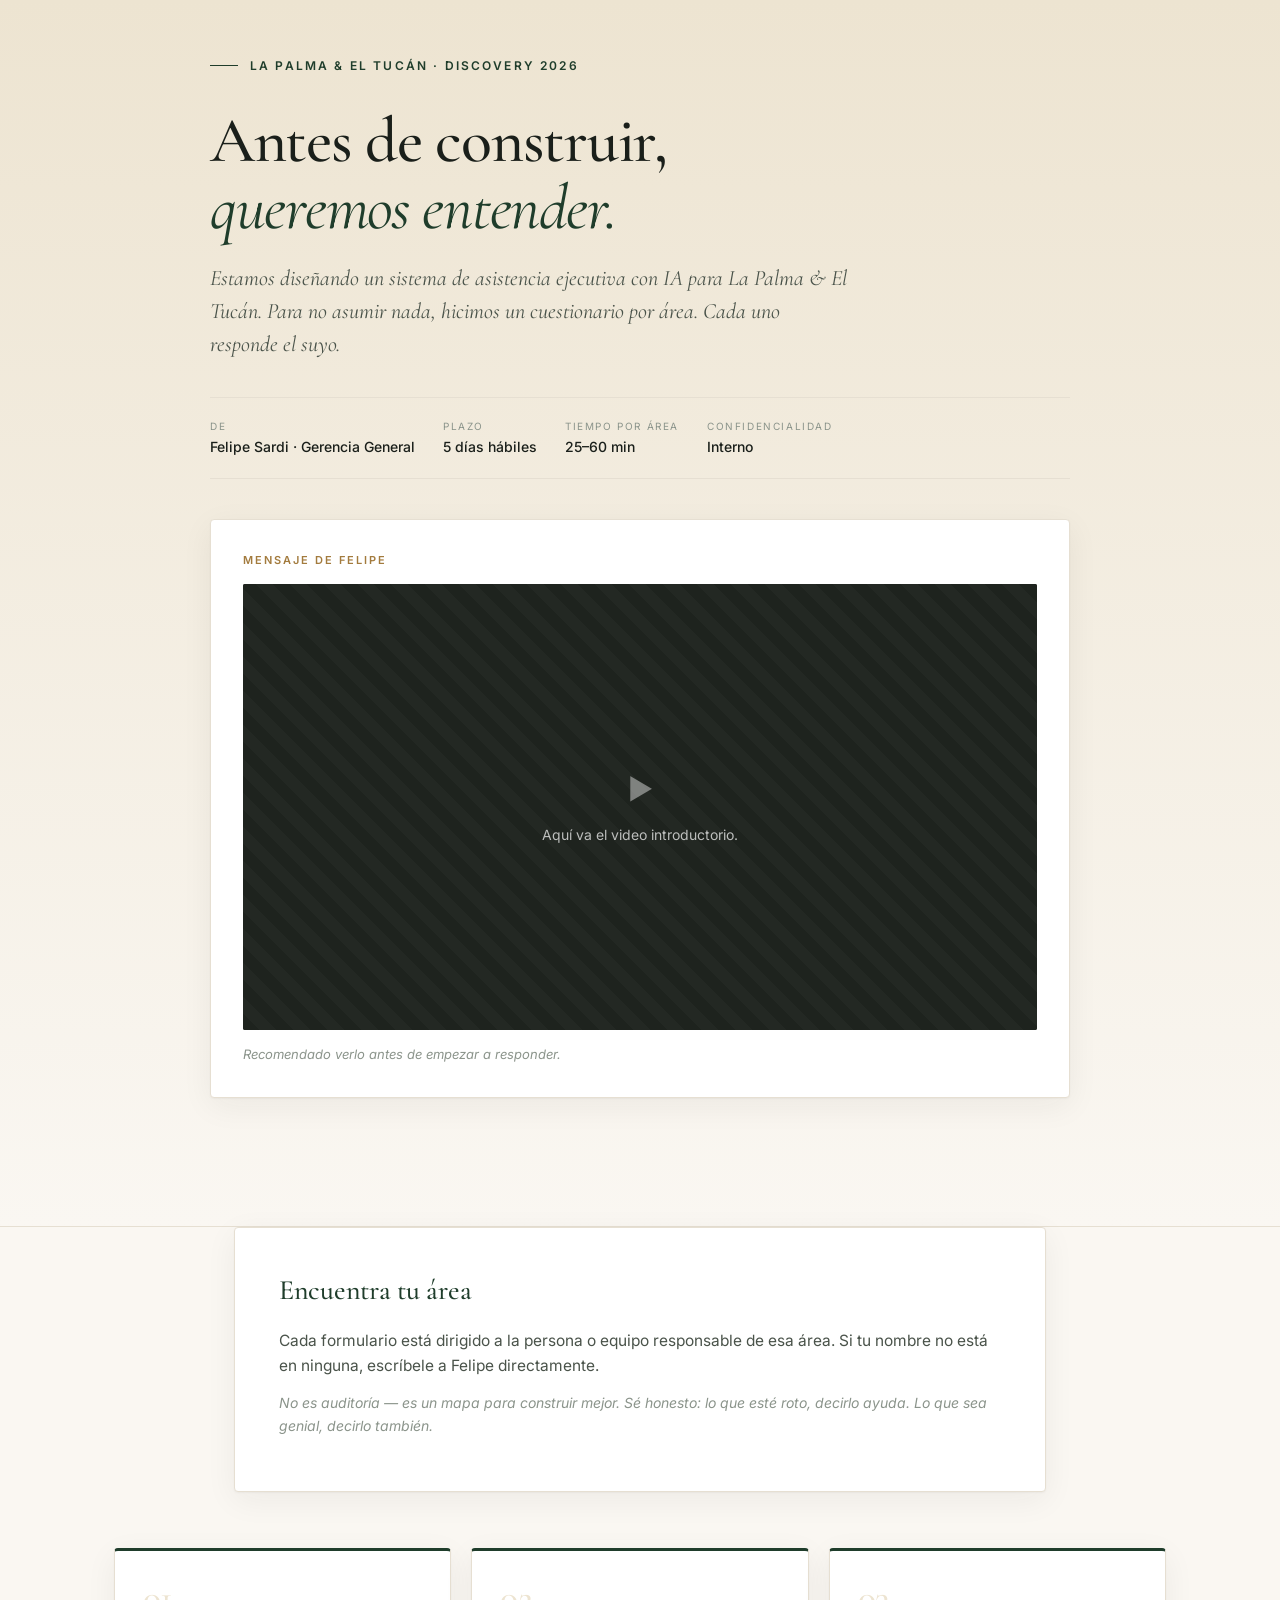
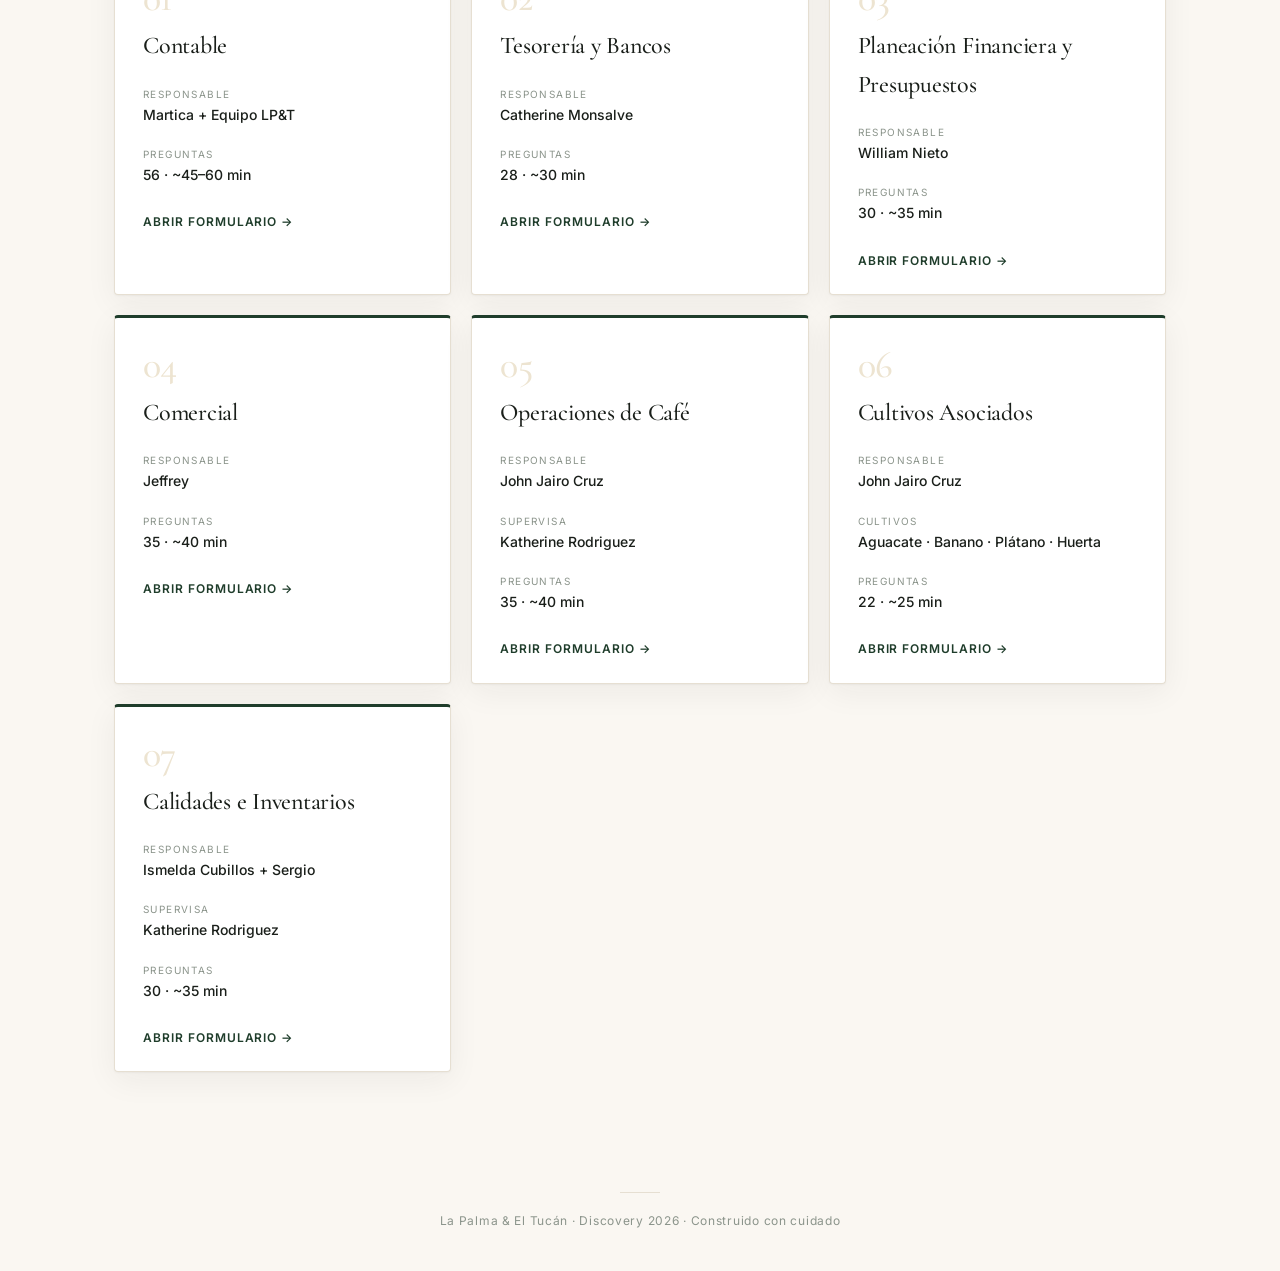
==== index.html @ 649c33c5 "Initial commit: 7 discovery forms + Supabase backend" ====
<!doctype html>
<html lang="es">
<head>
<meta charset="utf-8" />
<meta name="viewport" content="width=device-width, initial-scale=1" />
<title>Discovery · La Palma & El Tucán</title>
<link rel="preconnect" href="https://fonts.googleapis.com" />
<link rel="preconnect" href="https://fonts.gstatic.com" crossorigin />
<link href="https://fonts.googleapis.com/css2?family=Cormorant+Garamond:ital,wght@0,400;0,500;0,600;1,400&family=Inter:wght@400;500;600&display=swap" rel="stylesheet" />
<link rel="stylesheet" href="assets/styles.css" />
</head>
<body>

<header class="hero">
  <div class="hero-inner">
    <div class="brand-mark">La Palma &amp; El Tucán · Discovery 2026</div>
    <h1>Antes de construir,<br><em>queremos entender.</em></h1>
    <p class="lede">Estamos diseñando un sistema de asistencia ejecutiva con IA para La Palma & El Tucán. Para no asumir nada, hicimos un cuestionario por área. Cada uno responde el suyo.</p>

    <div class="meta-row">
      <div><span class="k">De</span><span class="v">Felipe Sardi · Gerencia General</span></div>
      <div><span class="k">Plazo</span><span class="v">5 días hábiles</span></div>
      <div><span class="k">Tiempo por área</span><span class="v">25–60 min</span></div>
      <div><span class="k">Confidencialidad</span><span class="v">Interno</span></div>
    </div>

    <div class="video-block">
      <div class="video-label">Mensaje de Felipe</div>
      <div class="video-frame">
        <div class="video-placeholder">
          <div class="ico">▶</div>
          <div>Aquí va el video introductorio.</div>
        </div>
      </div>
      <div class="video-note">Recomendado verlo antes de empezar a responder.</div>
    </div>
  </div>
</header>

<div class="intro">
  <div class="intro-block">
    <h2>Encuentra tu área</h2>
    <p>Cada formulario está dirigido a la persona o equipo responsable de esa área. Si tu nombre no está en ninguna, escríbele a Felipe directamente.</p>
    <p style="font-size:14px;color:var(--ink-mute);font-style:italic;margin-top:12px">No es auditoría — es un mapa para construir mejor. Sé honesto: lo que esté roto, decirlo ayuda. Lo que sea genial, decirlo también.</p>
  </div>
</div>

<div class="areas-grid">

  <a class="area-card" href="contable/">
    <div class="area-num">01</div>
    <h3>Contable</h3>
    <div class="meta">
      <span class="k">Responsable</span>
      <span class="v">Martica + Equipo LP&amp;T</span>
    </div>
    <div class="meta">
      <span class="k">Preguntas</span>
      <span class="v">56 · ~45–60 min</span>
    </div>
    <div class="arrow">Abrir formulario →</div>
  </a>

  <a class="area-card" href="tesoreria-bancos/">
    <div class="area-num">02</div>
    <h3>Tesorería y Bancos</h3>
    <div class="meta">
      <span class="k">Responsable</span>
      <span class="v">Catherine Monsalve</span>
    </div>
    <div class="meta">
      <span class="k">Preguntas</span>
      <span class="v">28 · ~30 min</span>
    </div>
    <div class="arrow">Abrir formulario →</div>
  </a>

  <a class="area-card" href="planeacion-financiera/">
    <div class="area-num">03</div>
    <h3>Planeación Financiera y Presupuestos</h3>
    <div class="meta">
      <span class="k">Responsable</span>
      <span class="v">William Nieto</span>
    </div>
    <div class="meta">
      <span class="k">Preguntas</span>
      <span class="v">30 · ~35 min</span>
    </div>
    <div class="arrow">Abrir formulario →</div>
  </a>

  <a class="area-card" href="comercial/">
    <div class="area-num">04</div>
    <h3>Comercial</h3>
    <div class="meta">
      <span class="k">Responsable</span>
      <span class="v">Jeffrey</span>
    </div>
    <div class="meta">
      <span class="k">Preguntas</span>
      <span class="v">35 · ~40 min</span>
    </div>
    <div class="arrow">Abrir formulario →</div>
  </a>

  <a class="area-card" href="operaciones-cafe/">
    <div class="area-num">05</div>
    <h3>Operaciones de Café</h3>
    <div class="meta">
      <span class="k">Responsable</span>
      <span class="v">John Jairo Cruz</span>
    </div>
    <div class="meta">
      <span class="k">Supervisa</span>
      <span class="v">Katherine Rodriguez</span>
    </div>
    <div class="meta">
      <span class="k">Preguntas</span>
      <span class="v">35 · ~40 min</span>
    </div>
    <div class="arrow">Abrir formulario →</div>
  </a>

  <a class="area-card" href="cultivos-asociados/">
    <div class="area-num">06</div>
    <h3>Cultivos Asociados</h3>
    <div class="meta">
      <span class="k">Responsable</span>
      <span class="v">John Jairo Cruz</span>
    </div>
    <div class="meta">
      <span class="k">Cultivos</span>
      <span class="v">Aguacate · Banano · Plátano · Huerta</span>
    </div>
    <div class="meta">
      <span class="k">Preguntas</span>
      <span class="v">22 · ~25 min</span>
    </div>
    <div class="arrow">Abrir formulario →</div>
  </a>

  <a class="area-card" href="calidades-inventarios/">
    <div class="area-num">07</div>
    <h3>Calidades e Inventarios</h3>
    <div class="meta">
      <span class="k">Responsable</span>
      <span class="v">Ismelda Cubillos + Sergio</span>
    </div>
    <div class="meta">
      <span class="k">Supervisa</span>
      <span class="v">Katherine Rodriguez</span>
    </div>
    <div class="meta">
      <span class="k">Preguntas</span>
      <span class="v">30 · ~35 min</span>
    </div>
    <div class="arrow">Abrir formulario →</div>
  </a>

</div>

<footer>
  <div class="div"></div>
  La Palma & El Tucán · Discovery 2026 · Construido con cuidado
</footer>

</body>
</html>
---- assets/styles.css ----
/* ============================================================
   La Palma & El Tucán · Discovery — Estilos compartidos
   ============================================================ */

:root {
  --bg: #faf7f2;
  --paper: #ffffff;
  --ink: #1a1f1a;
  --ink-soft: #4a534a;
  --ink-mute: #8b948b;
  --line: #e6dfd2;
  --line-soft: #f0ebe0;
  --green: #1f3d2b;
  --green-soft: #345240;
  --gold: #a37b3e;
  --cream: #ede4d1;
  --danger: #8b3a2a;
  --shadow: 0 1px 2px rgba(26,31,26,.04), 0 8px 32px rgba(26,31,26,.06);
}

* { box-sizing: border-box; }
html, body { margin: 0; padding: 0; }
body {
  font-family: 'Inter', -apple-system, system-ui, sans-serif;
  background: var(--bg);
  color: var(--ink);
  font-size: 16px;
  line-height: 1.6;
  -webkit-font-smoothing: antialiased;
}

.serif { font-family: 'Cormorant Garamond', Georgia, serif; font-weight: 500; letter-spacing: -0.01em; }

/* ---------- HERO ---------- */
.hero {
  background: linear-gradient(180deg, var(--cream) 0%, var(--bg) 100%);
  padding: 56px 24px 80px;
  border-bottom: 1px solid var(--line);
}
.hero-inner { max-width: 860px; margin: 0 auto; }
.brand-mark {
  display: flex; align-items: center; gap: 12px;
  font-size: 12px; letter-spacing: 0.18em; text-transform: uppercase;
  color: var(--green); margin-bottom: 32px; font-weight: 600;
}
.brand-mark::before {
  content: ""; width: 28px; height: 1px; background: var(--green);
}
.hero h1 {
  font-family: 'Cormorant Garamond', Georgia, serif;
  font-weight: 500;
  font-size: clamp(40px, 5.5vw, 64px);
  line-height: 1.05;
  margin: 0 0 20px;
  color: var(--ink);
  letter-spacing: -0.02em;
}
.hero h1 em { color: var(--green); font-style: italic; font-weight: 400; }
.hero p.lede {
  font-family: 'Cormorant Garamond', Georgia, serif;
  font-size: 22px;
  line-height: 1.5;
  color: var(--ink-soft);
  max-width: 640px;
  margin: 0 0 36px;
  font-style: italic;
}

.meta-row {
  display: flex; flex-wrap: wrap; gap: 28px;
  padding: 20px 0;
  border-top: 1px solid var(--line);
  border-bottom: 1px solid var(--line);
  font-size: 13px;
  color: var(--ink-mute);
  margin-bottom: 40px;
}
.meta-row > div { display: flex; flex-direction: column; gap: 2px; }
.meta-row .k { font-size: 10px; letter-spacing: 0.16em; text-transform: uppercase; color: var(--ink-mute); }
.meta-row .v { color: var(--ink); font-weight: 500; font-size: 14px; }

/* ---------- VIDEO ---------- */
.video-block {
  background: var(--paper);
  border: 1px solid var(--line);
  border-radius: 4px;
  padding: 32px;
  margin-bottom: 48px;
  box-shadow: var(--shadow);
}
.video-label {
  font-size: 11px; letter-spacing: 0.18em; text-transform: uppercase;
  color: var(--gold); font-weight: 600; margin-bottom: 14px;
}
.video-frame {
  position: relative; width: 100%; padding-top: 56.25%;
  background: var(--ink); border-radius: 2px; overflow: hidden;
}
.video-frame iframe, .video-frame video {
  position: absolute; inset: 0; width: 100%; height: 100%; border: 0;
}
.video-placeholder {
  position: absolute; inset: 0; display: flex; align-items: center; justify-content: center;
  flex-direction: column; gap: 12px;
  background:
    repeating-linear-gradient(45deg, rgba(255,255,255,.02) 0 12px, rgba(255,255,255,.04) 12px 24px),
    var(--ink);
  color: rgba(255,255,255,.7);
  font-size: 14px;
}
.video-placeholder .ico { font-size: 28px; opacity: .6; }
.video-note {
  margin-top: 14px; font-size: 13px; color: var(--ink-mute); font-style: italic;
}

/* ---------- INTRO ---------- */
.intro {
  max-width: 860px; margin: 0 auto;
  padding: 0 24px 56px;
}
.intro-block {
  background: var(--paper);
  border: 1px solid var(--line);
  border-radius: 4px;
  padding: 40px 44px;
  box-shadow: var(--shadow);
}
.intro-block h2 {
  font-family: 'Cormorant Garamond', serif;
  font-weight: 500;
  font-size: 28px;
  margin: 0 0 16px;
  color: var(--green);
  letter-spacing: -0.01em;
}
.intro-block p { color: var(--ink-soft); margin: 0 0 14px; font-size: 15.5px; }
.intro-block ul { color: var(--ink-soft); padding-left: 20px; margin: 0 0 14px; }
.intro-block li { margin-bottom: 6px; }
.intro-block strong { color: var(--ink); font-weight: 600; }

/* ---------- MAIN GRID ---------- */
main {
  max-width: 1180px; margin: 0 auto; padding: 0 24px 80px;
  display: grid; grid-template-columns: 240px 1fr; gap: 56px;
}
@media (max-width: 900px) {
  main { grid-template-columns: 1fr; gap: 0; }
  nav.toc { display: none; }
}

/* ---------- TOC ---------- */
nav.toc {
  position: sticky; top: 24px; align-self: start;
  padding: 24px 0; max-height: calc(100vh - 48px); overflow-y: auto;
}
nav.toc .toc-title {
  font-size: 10px; letter-spacing: 0.2em; text-transform: uppercase;
  color: var(--ink-mute); font-weight: 600; margin-bottom: 18px;
  padding-left: 14px;
}
nav.toc ol {
  list-style: none; padding: 0; margin: 0; counter-reset: toc;
}
nav.toc li { counter-increment: toc; }
nav.toc a {
  display: flex; align-items: baseline; gap: 10px;
  text-decoration: none; color: var(--ink-soft);
  padding: 8px 14px; font-size: 13px;
  border-left: 2px solid transparent;
  transition: all .15s ease;
}
nav.toc a::before {
  content: counter(toc, upper-alpha);
  font-family: 'Cormorant Garamond', serif;
  font-size: 14px; color: var(--ink-mute);
  width: 16px; flex-shrink: 0;
}
nav.toc a:hover { color: var(--green); border-left-color: var(--cream); }
nav.toc a.active { color: var(--green); border-left-color: var(--green); font-weight: 500; }
nav.toc .progress-pill {
  margin-top: 24px; padding: 14px;
  background: var(--paper); border: 1px solid var(--line); border-radius: 3px;
  font-size: 11px; color: var(--ink-mute);
}
nav.toc .progress-pill .pct {
  font-family: 'Cormorant Garamond', serif; font-size: 28px; color: var(--green);
  font-weight: 500; line-height: 1;
}
.pbar { height: 3px; background: var(--line-soft); margin-top: 8px; border-radius: 2px; overflow: hidden; }
.pbar > div { height: 100%; background: var(--green); width: 0%; transition: width .3s ease; }

/* ---------- SECTIONS & QUESTIONS ---------- */
section.q-section {
  background: var(--paper);
  border: 1px solid var(--line);
  border-radius: 4px;
  padding: 48px 48px 36px;
  margin-bottom: 28px;
  box-shadow: var(--shadow);
  scroll-margin-top: 24px;
}
@media (max-width: 600px) { section.q-section { padding: 32px 24px 24px; } }

.sec-head { margin-bottom: 32px; padding-bottom: 24px; border-bottom: 1px solid var(--line-soft); }
.sec-letter {
  display: inline-block; font-family: 'Cormorant Garamond', serif;
  font-size: 56px; line-height: 1; color: var(--cream);
  font-weight: 500; margin-bottom: 8px; letter-spacing: -0.02em;
}
.sec-head h2 {
  font-family: 'Cormorant Garamond', serif;
  font-weight: 500; font-size: 30px; margin: 0;
  color: var(--ink); letter-spacing: -0.01em;
}
.sec-head .sub {
  font-size: 13px; color: var(--ink-mute); margin-top: 8px; font-style: italic;
}

.q { padding: 22px 0; border-bottom: 1px solid var(--line-soft); }
.q:last-child { border-bottom: none; }
.q-num {
  display: inline-block; font-size: 11px; font-weight: 600;
  color: var(--gold); letter-spacing: 0.12em; margin-bottom: 6px;
}
.q-text {
  font-size: 15.5px; color: var(--ink); margin-bottom: 12px;
  font-weight: 500; line-height: 1.5;
}
.q-help {
  font-size: 13px; color: var(--ink-mute); margin-bottom: 12px;
  font-style: italic; line-height: 1.5;
}
.q-text strong { color: var(--green); font-weight: 600; }

/* ---------- INPUTS ---------- */
input[type="text"], input[type="number"], input[type="email"], textarea, select {
  font-family: 'Inter', sans-serif;
  width: 100%;
  background: var(--bg);
  border: 1px solid var(--line);
  border-radius: 3px;
  padding: 12px 14px;
  font-size: 14.5px;
  color: var(--ink);
  transition: all .15s ease;
  resize: vertical;
}
textarea { min-height: 90px; line-height: 1.55; }
textarea.tall { min-height: 130px; }
input:focus, textarea:focus, select:focus {
  outline: none;
  border-color: var(--green);
  background: var(--paper);
  box-shadow: 0 0 0 3px rgba(31,61,43,.08);
}
input::placeholder, textarea::placeholder { color: var(--ink-mute); font-style: italic; }

.opt-group { display: flex; flex-direction: column; gap: 10px; }
.opt-group.row { flex-direction: row; flex-wrap: wrap; gap: 18px; }
.opt {
  display: flex; align-items: center; gap: 10px;
  padding: 8px 12px; border: 1px solid var(--line);
  border-radius: 3px; background: var(--bg);
  cursor: pointer; font-size: 14px; color: var(--ink-soft);
  transition: all .15s;
}
.opt:hover { border-color: var(--green-soft); }
.opt input { accent-color: var(--green); }

/* ---------- SIGNATURE & SUBMIT ---------- */
.signature {
  background: var(--paper); border: 1px solid var(--line); border-radius: 4px;
  padding: 36px 44px; margin-bottom: 24px; box-shadow: var(--shadow);
}
.signature h3 {
  font-family: 'Cormorant Garamond', serif; font-weight: 500;
  font-size: 24px; margin: 0 0 18px; color: var(--green);
}
.sig-grid { display: grid; grid-template-columns: 1fr 1fr; gap: 18px; }
@media (max-width: 600px) { .sig-grid { grid-template-columns: 1fr; } }
.sig-grid label {
  font-size: 11px; letter-spacing: .12em; text-transform: uppercase;
  color: var(--ink-mute);
}

.submit-bar {
  background: var(--green); color: var(--cream);
  border-radius: 4px; padding: 32px 44px;
  display: flex; align-items: center; justify-content: space-between; gap: 24px;
  flex-wrap: wrap;
}
.submit-bar .left { flex: 1; min-width: 220px; }
.submit-bar .left h3 {
  font-family: 'Cormorant Garamond', serif; font-weight: 500;
  font-size: 26px; margin: 0 0 4px; color: white; letter-spacing: -0.01em;
}
.submit-bar .left p { margin: 0; font-size: 13.5px; color: rgba(255,255,255,.7); }
.submit-bar .actions { display: flex; gap: 10px; flex-wrap: wrap; }

button.btn {
  font-family: 'Inter', sans-serif;
  background: white; color: var(--green);
  border: 0; padding: 12px 22px; font-size: 13px;
  font-weight: 600; letter-spacing: 0.04em; text-transform: uppercase;
  border-radius: 2px; cursor: pointer;
  transition: all .15s ease;
}
button.btn:hover { background: var(--cream); transform: translateY(-1px); }
button.btn.ghost {
  background: transparent; color: white; border: 1px solid rgba(255,255,255,.4);
}
button.btn.ghost:hover { background: rgba(255,255,255,.08); border-color: white; }
button.btn:disabled { opacity: .5; cursor: not-allowed; transform: none; }

/* ---------- TOAST ---------- */
.save-toast {
  position: fixed; bottom: 24px; right: 24px;
  background: var(--ink); color: white; padding: 10px 18px;
  border-radius: 30px; font-size: 12px; letter-spacing: 0.04em;
  box-shadow: var(--shadow); opacity: 0; transform: translateY(8px);
  transition: all .25s ease; pointer-events: none; z-index: 100;
}
.save-toast.show { opacity: 1; transform: translateY(0); }
.save-toast .dot { display: inline-block; width: 6px; height: 6px; background: var(--gold); border-radius: 50%; margin-right: 8px; }
.save-toast.error .dot { background: var(--danger); }
.save-toast.success .dot { background: #6ba66c; }

/* ---------- FOOTER ---------- */
footer {
  text-align: center; padding: 40px 24px; color: var(--ink-mute);
  font-size: 12px; letter-spacing: 0.06em;
}
footer .div { width: 40px; height: 1px; background: var(--line); margin: 0 auto 18px; }

/* ---------- LANDING (selector de áreas) ---------- */
.areas-grid {
  max-width: 1100px; margin: 0 auto; padding: 0 24px 80px;
  display: grid; grid-template-columns: repeat(auto-fill, minmax(280px, 1fr));
  gap: 20px;
}
.area-card {
  background: var(--paper); border: 1px solid var(--line); border-radius: 4px;
  padding: 28px 28px 24px; box-shadow: var(--shadow);
  text-decoration: none; color: var(--ink);
  display: flex; flex-direction: column; gap: 10px;
  transition: all .2s ease;
  border-top: 3px solid var(--green);
}
.area-card:hover {
  transform: translateY(-3px);
  box-shadow: 0 4px 8px rgba(26,31,26,.06), 0 16px 48px rgba(26,31,26,.10);
  border-top-color: var(--gold);
}
.area-card .area-num {
  font-family: 'Cormorant Garamond', serif;
  font-size: 38px; line-height: 1; color: var(--cream);
  font-weight: 500; letter-spacing: -0.02em;
}
.area-card h3 {
  font-family: 'Cormorant Garamond', serif;
  font-size: 24px; font-weight: 500; margin: 0;
  letter-spacing: -0.01em; color: var(--ink);
}
.area-card .meta { display: flex; flex-direction: column; gap: 2px; margin-top: 10px; }
.area-card .meta .k {
  font-size: 10px; letter-spacing: .14em; text-transform: uppercase; color: var(--ink-mute);
}
.area-card .meta .v { font-size: 14px; color: var(--ink); font-weight: 500; }
.area-card .arrow {
  margin-top: 16px;
  font-size: 12px; color: var(--green); font-weight: 600;
  letter-spacing: .08em; text-transform: uppercase;
  display: flex; align-items: center; gap: 6px;
}

/* ---------- PRINT ---------- */
@media print {
  nav.toc, .submit-bar, .save-toast, .video-block { display: none !important; }
  main { display: block; }
  section.q-section, .signature { box-shadow: none; border: 1px solid #ddd; page-break-inside: avoid; }
  body { background: white; }
}
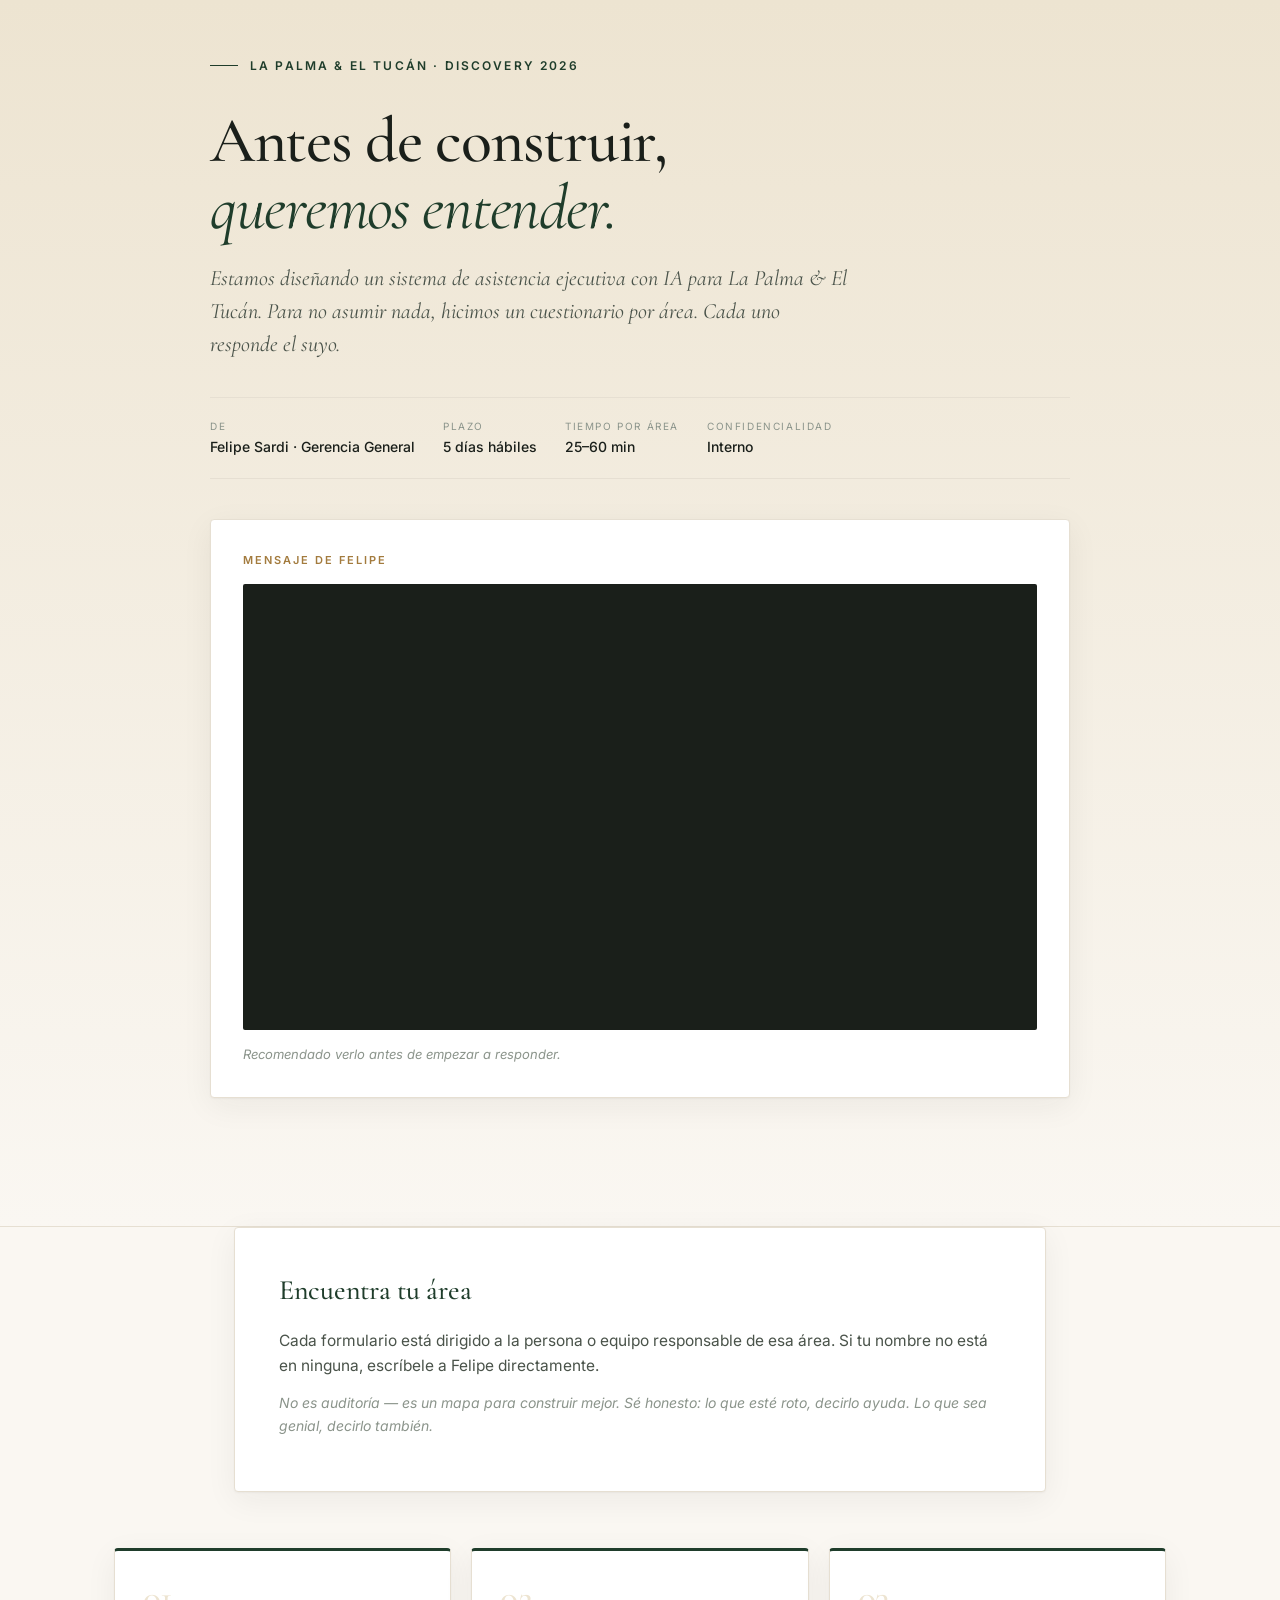
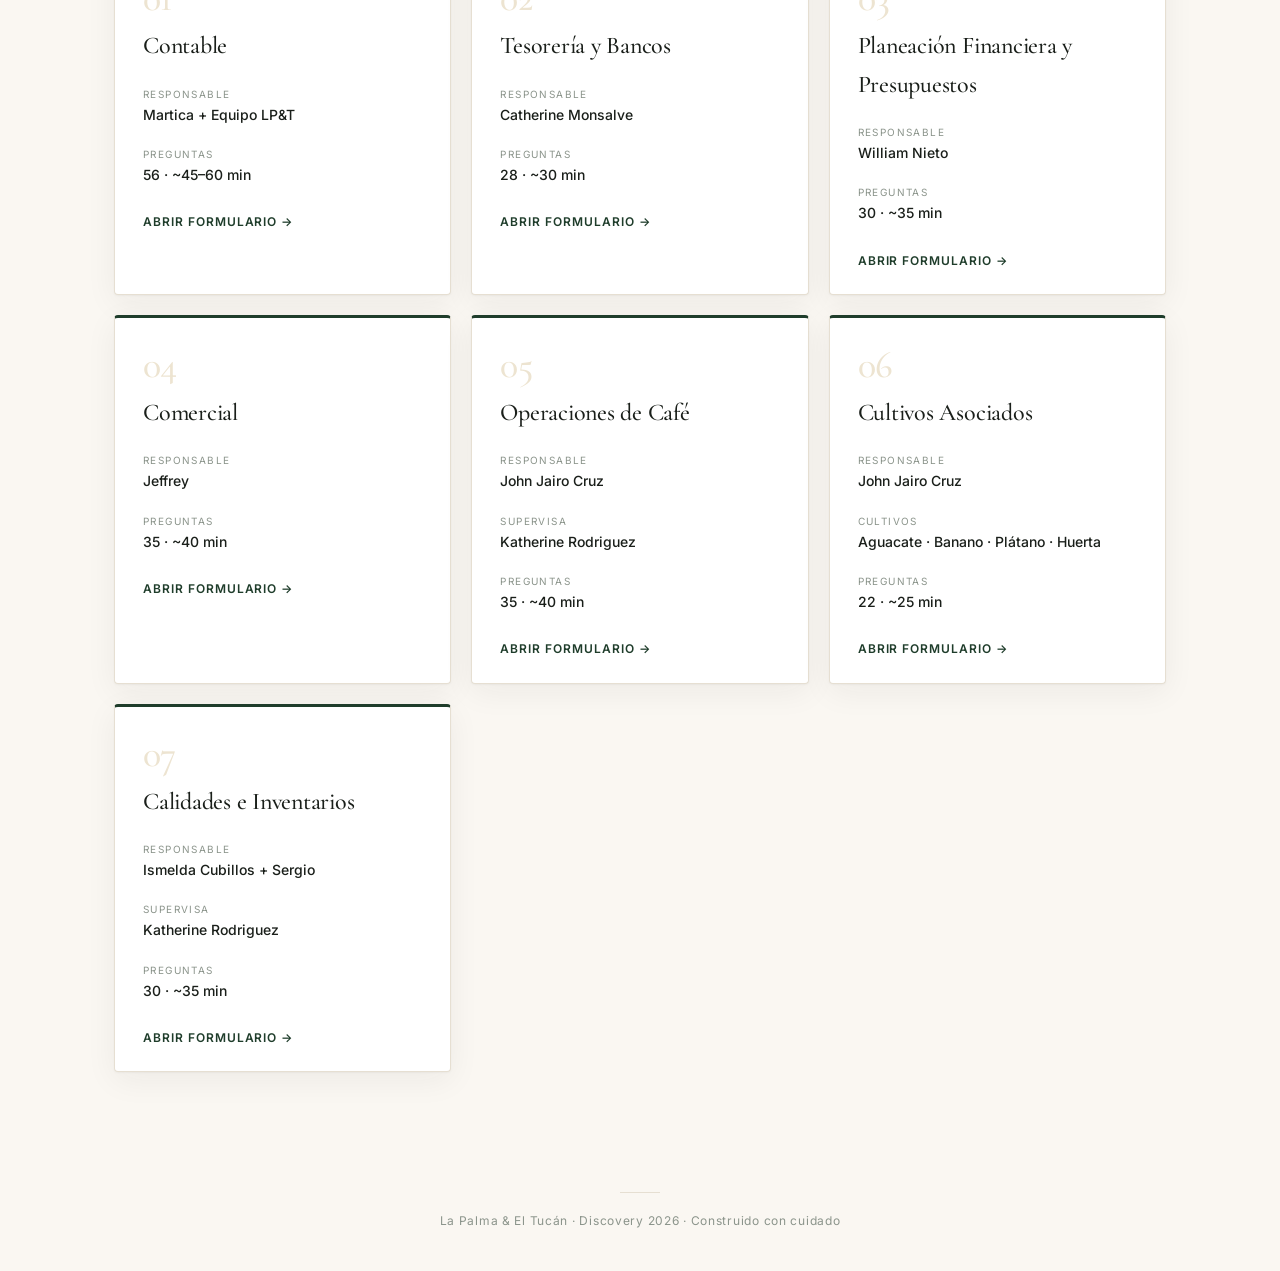
==== commit 00004e83: "Embed Synthesia video across landing + 7 forms Single config var LPT_VIDEO_EMBED in config.js contro" ====
--- a/index.html
+++ b/index.html
@@ -27,10 +27,7 @@
     <div class="video-block">
       <div class="video-label">Mensaje de Felipe</div>
       <div class="video-frame">
-        <div class="video-placeholder">
-          <div class="ico">▶</div>
-          <div>Aquí va el video introductorio.</div>
-        </div>
+        <iframe src="https://share.synthesia.io/embeds/videos/a6a15138-de87-4e64-827a-61e678fa5c1a" loading="lazy" allowfullscreen allow="encrypted-media; fullscreen;" referrerpolicy="strict-origin-when-cross-origin"></iframe>
       </div>
       <div class="video-note">Recomendado verlo antes de empezar a responder.</div>
     </div>
--- a/assets/styles.css
+++ b/assets/styles.css
@@ -332,6 +332,59 @@
 }
 footer .div { width: 40px; height: 1px; background: var(--line); margin: 0 auto 18px; }
 
+/* ---------- ARCHIVOS (bloque dinámico) ---------- */
+.file-entry {
+  background: var(--bg);
+  border: 1px solid var(--line);
+  border-left: 3px solid var(--gold);
+  border-radius: 3px;
+  padding: 20px 22px 16px;
+  margin-bottom: 14px;
+  position: relative;
+}
+.file-entry .entry-num {
+  font-size: 10px; letter-spacing: 0.16em; text-transform: uppercase;
+  color: var(--gold); font-weight: 600; margin-bottom: 12px;
+}
+.file-grid {
+  display: grid; grid-template-columns: 1fr 1fr; gap: 14px;
+}
+@media (max-width: 600px) { .file-grid { grid-template-columns: 1fr; } }
+.file-grid label, .file-entry label {
+  display: block; font-size: 11px; letter-spacing: .1em;
+  text-transform: uppercase; color: var(--ink-mute); margin-bottom: 4px;
+  font-weight: 600;
+}
+.file-entry .entry-row { margin-top: 12px; }
+.file-entry .btn-remove-file {
+  margin-top: 14px;
+  background: transparent; border: 1px solid var(--line);
+  color: var(--ink-mute); font-size: 11px;
+  letter-spacing: .08em; text-transform: uppercase;
+  padding: 6px 12px; border-radius: 2px; cursor: pointer;
+  font-family: 'Inter', sans-serif; font-weight: 500;
+  transition: all .15s;
+}
+.file-entry .btn-remove-file:hover {
+  border-color: var(--danger); color: var(--danger);
+}
+.btn-add-file {
+  margin-top: 16px; width: 100%;
+  background: var(--paper); border: 1px dashed var(--green);
+  color: var(--green); font-family: 'Inter', sans-serif;
+  font-size: 13px; font-weight: 600;
+  letter-spacing: .06em; text-transform: uppercase;
+  padding: 14px; border-radius: 3px; cursor: pointer;
+  transition: all .15s;
+}
+.btn-add-file:hover {
+  background: var(--green); color: white; border-style: solid;
+}
+.files-empty {
+  text-align: center; padding: 24px;
+  color: var(--ink-mute); font-style: italic; font-size: 14px;
+}
+
 /* ---------- LANDING (selector de áreas) ---------- */
 .areas-grid {
   max-width: 1100px; margin: 0 auto; padding: 0 24px 80px;
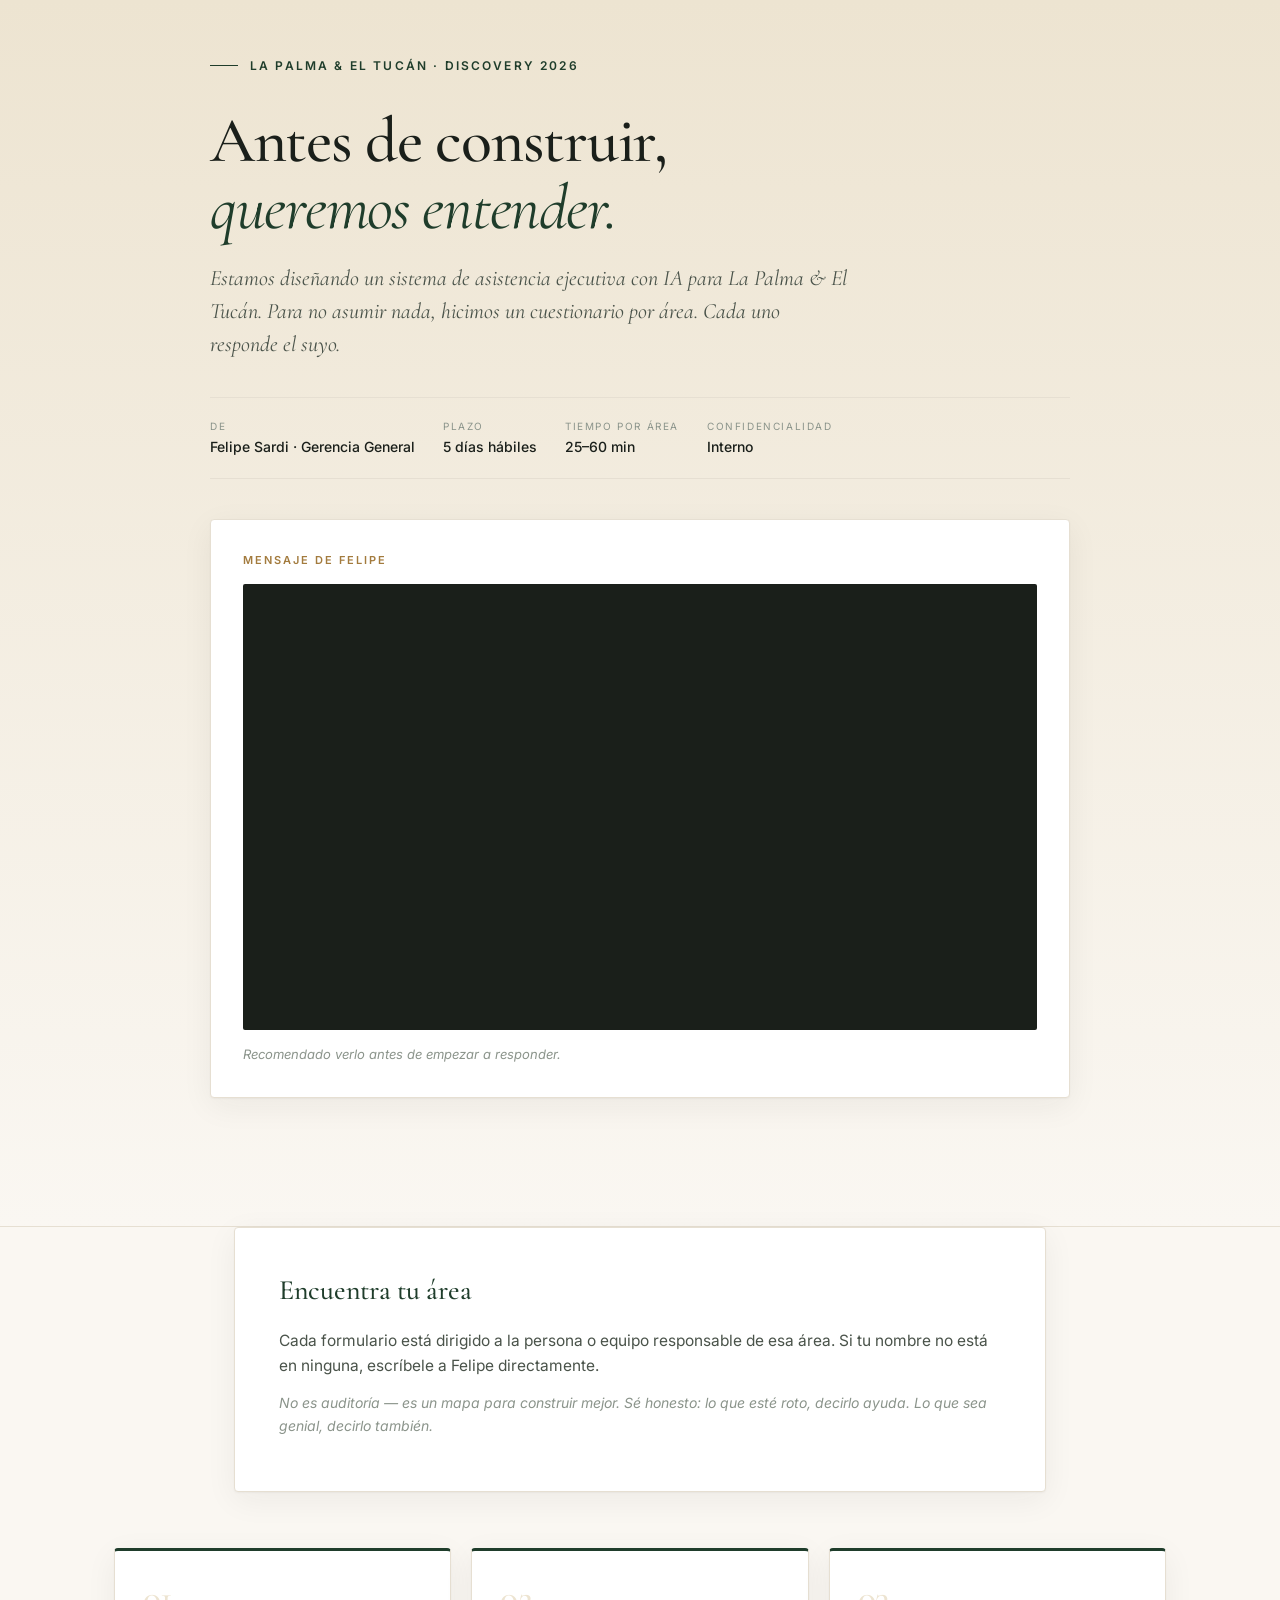
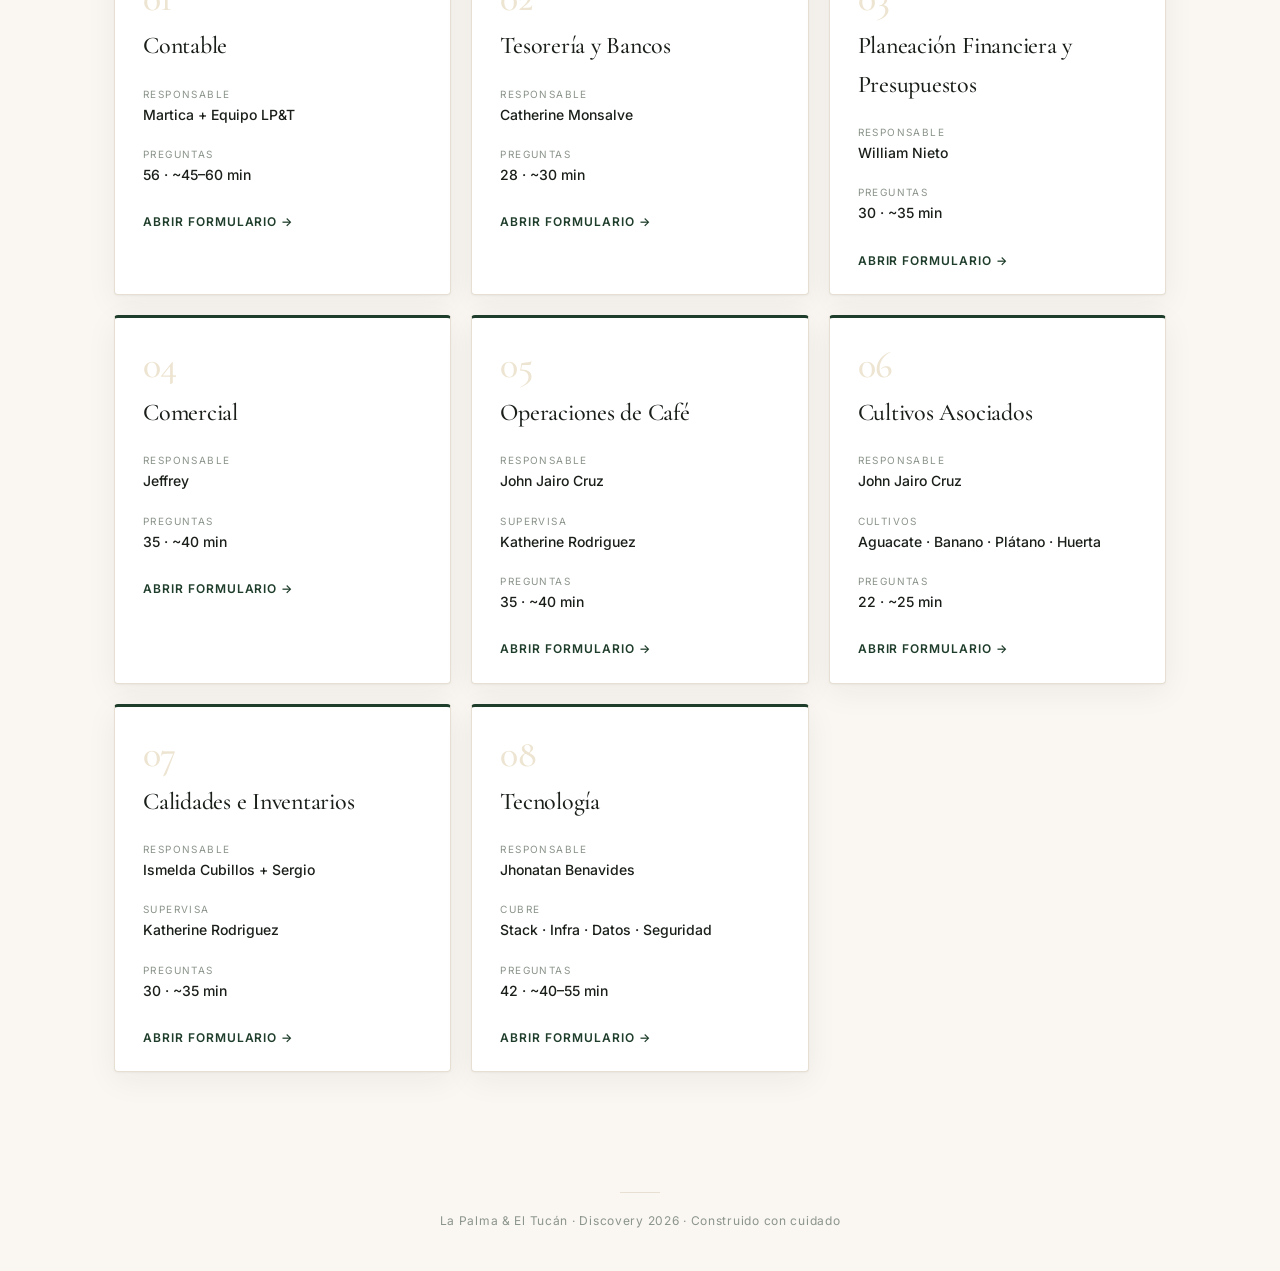
==== commit d8b66631: "Add Tecnología area: Jhonatan Benavides - New form: discovery/tecnologia/index.html (42 preguntas)  " ====
--- a/index.html
+++ b/index.html
@@ -154,6 +154,24 @@
     <div class="arrow">Abrir formulario →</div>
   </a>
 
+  <a class="area-card" href="tecnologia/">
+    <div class="area-num">08</div>
+    <h3>Tecnología</h3>
+    <div class="meta">
+      <span class="k">Responsable</span>
+      <span class="v">Jhonatan Benavides</span>
+    </div>
+    <div class="meta">
+      <span class="k">Cubre</span>
+      <span class="v">Stack · Infra · Datos · Seguridad</span>
+    </div>
+    <div class="meta">
+      <span class="k">Preguntas</span>
+      <span class="v">42 · ~40–55 min</span>
+    </div>
+    <div class="arrow">Abrir formulario →</div>
+  </a>
+
 </div>
 
 <footer>
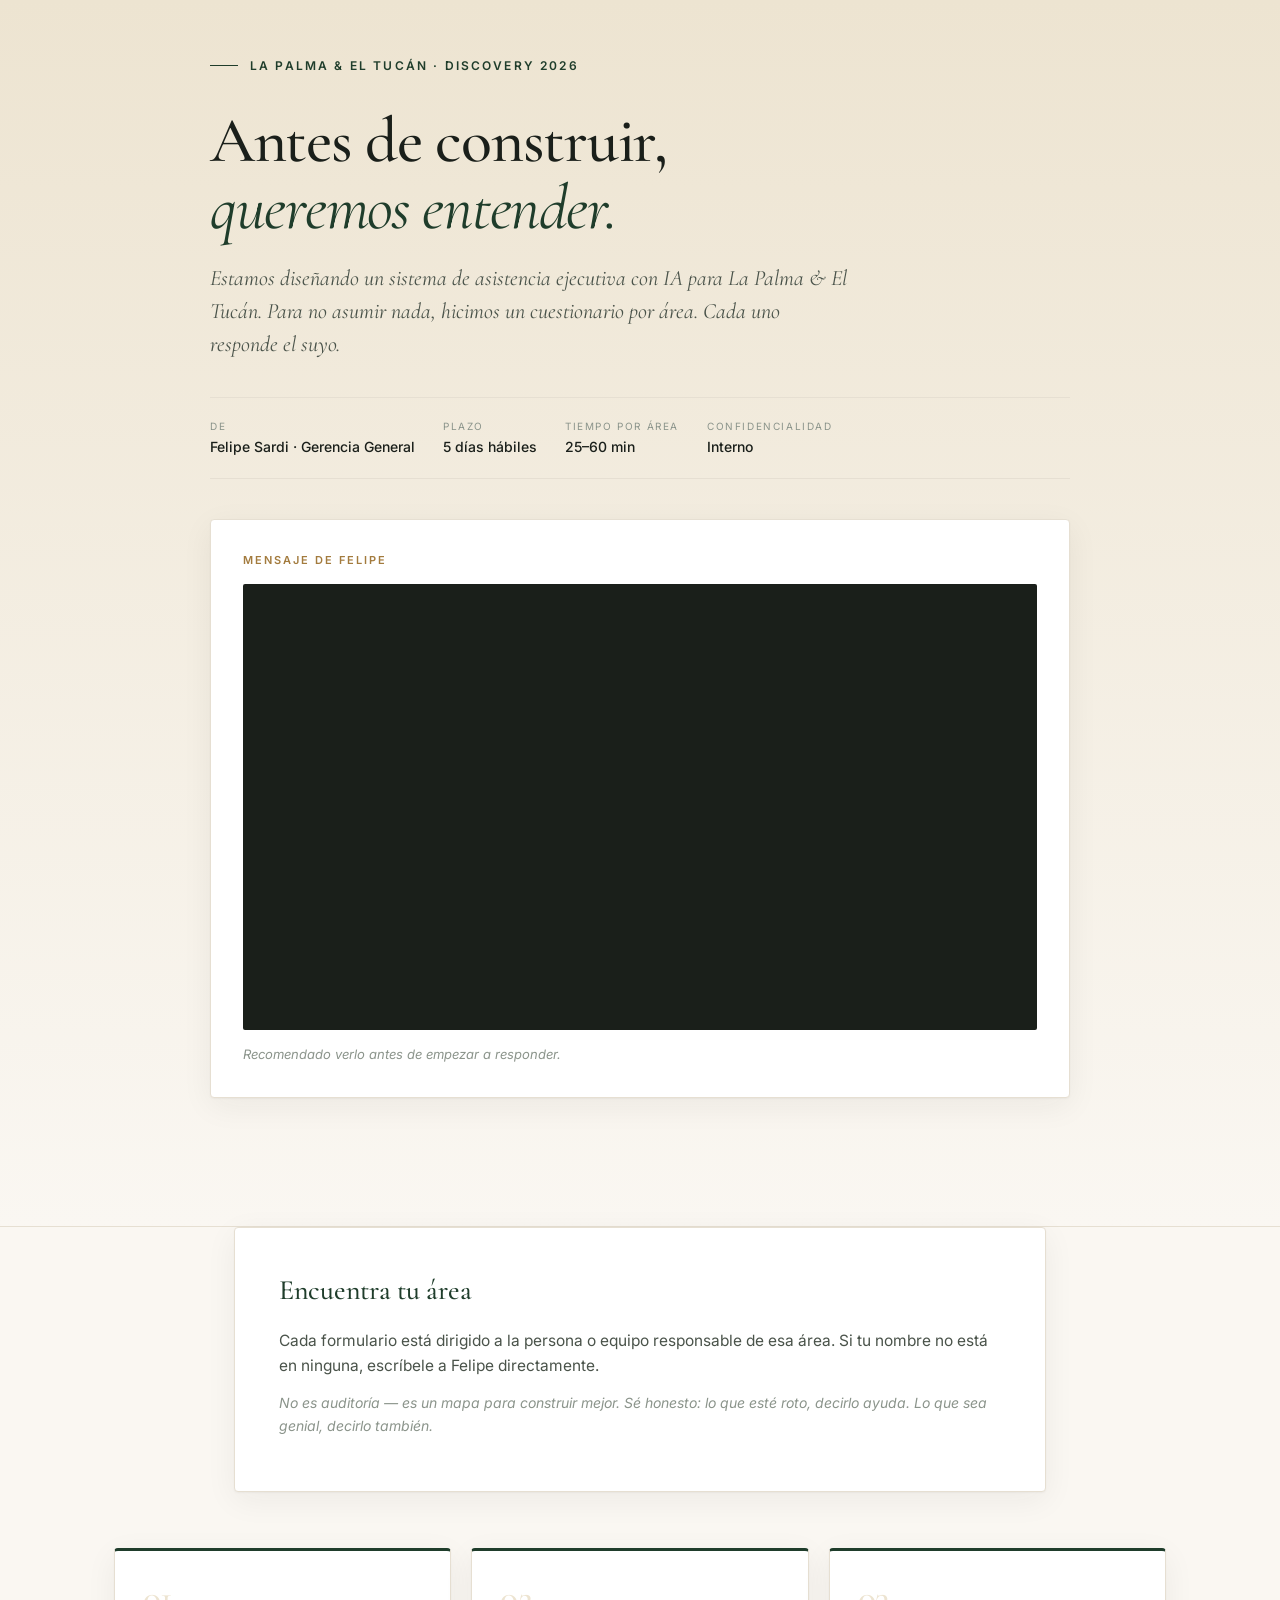
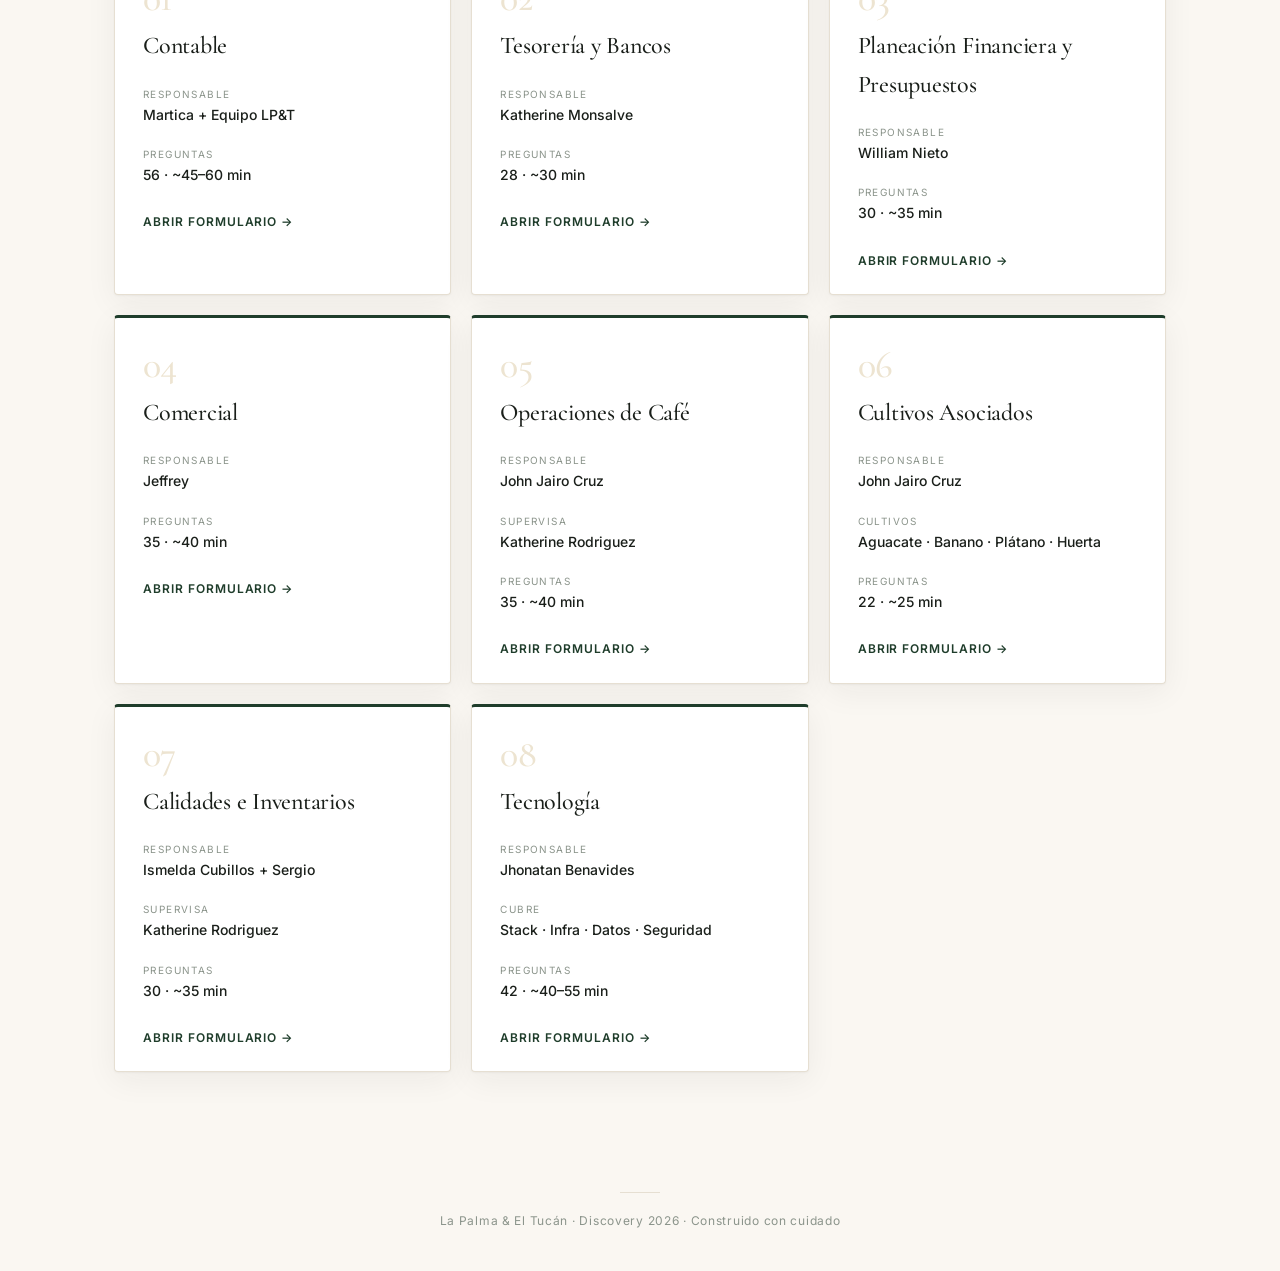
==== commit b21c1bdd: "Fix: Catherine Monsalve → Katherine Monsalve en todos los formularios y email Confirmado por Felipe:" ====
--- a/index.html
+++ b/index.html
@@ -63,7 +63,7 @@
     <h3>Tesorería y Bancos</h3>
     <div class="meta">
       <span class="k">Responsable</span>
-      <span class="v">Catherine Monsalve</span>
+      <span class="v">Katherine Monsalve</span>
     </div>
     <div class="meta">
       <span class="k">Preguntas</span>
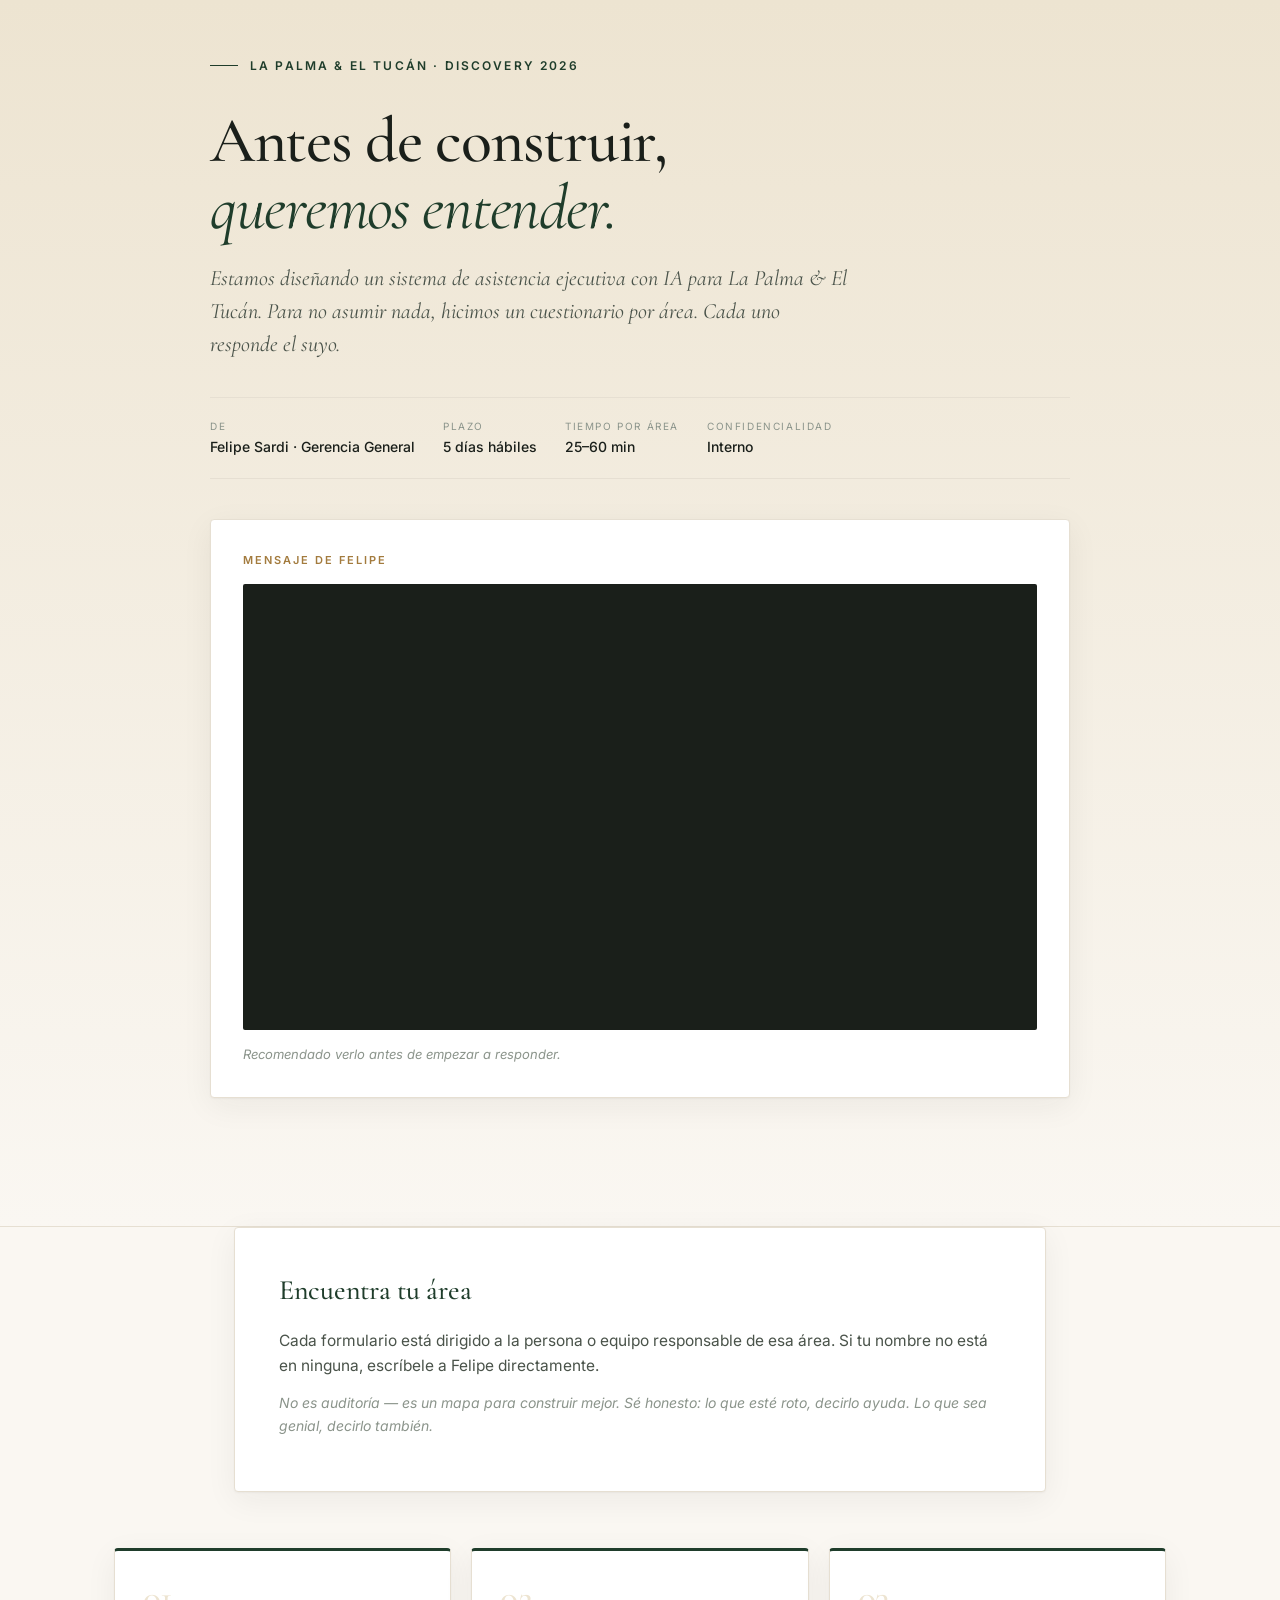
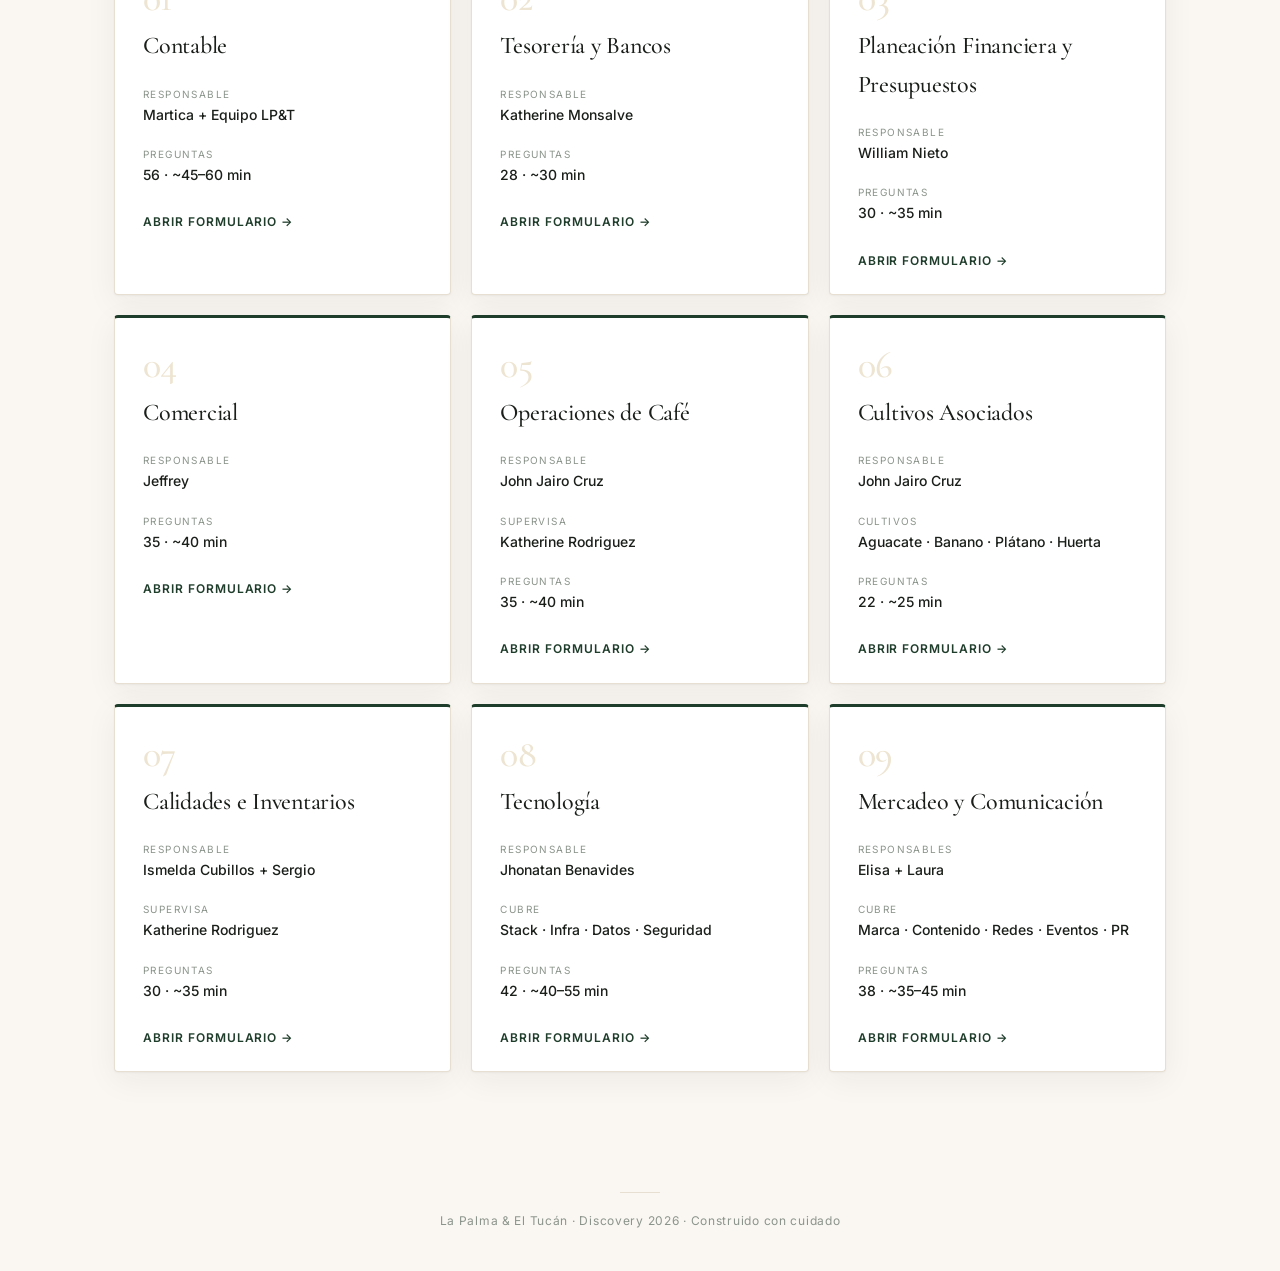
==== commit d2041cd2: "Add Mercadeo y Comunicación area: Elisa + Laura - New form: discovery/mercadeo-comunicacion/index.ht" ====
--- a/index.html
+++ b/index.html
@@ -172,6 +172,24 @@
     <div class="arrow">Abrir formulario →</div>
   </a>
 
+  <a class="area-card" href="mercadeo-comunicacion/">
+    <div class="area-num">09</div>
+    <h3>Mercadeo y Comunicación</h3>
+    <div class="meta">
+      <span class="k">Responsables</span>
+      <span class="v">Elisa + Laura</span>
+    </div>
+    <div class="meta">
+      <span class="k">Cubre</span>
+      <span class="v">Marca · Contenido · Redes · Eventos · PR</span>
+    </div>
+    <div class="meta">
+      <span class="k">Preguntas</span>
+      <span class="v">38 · ~35–45 min</span>
+    </div>
+    <div class="arrow">Abrir formulario →</div>
+  </a>
+
 </div>
 
 <footer>
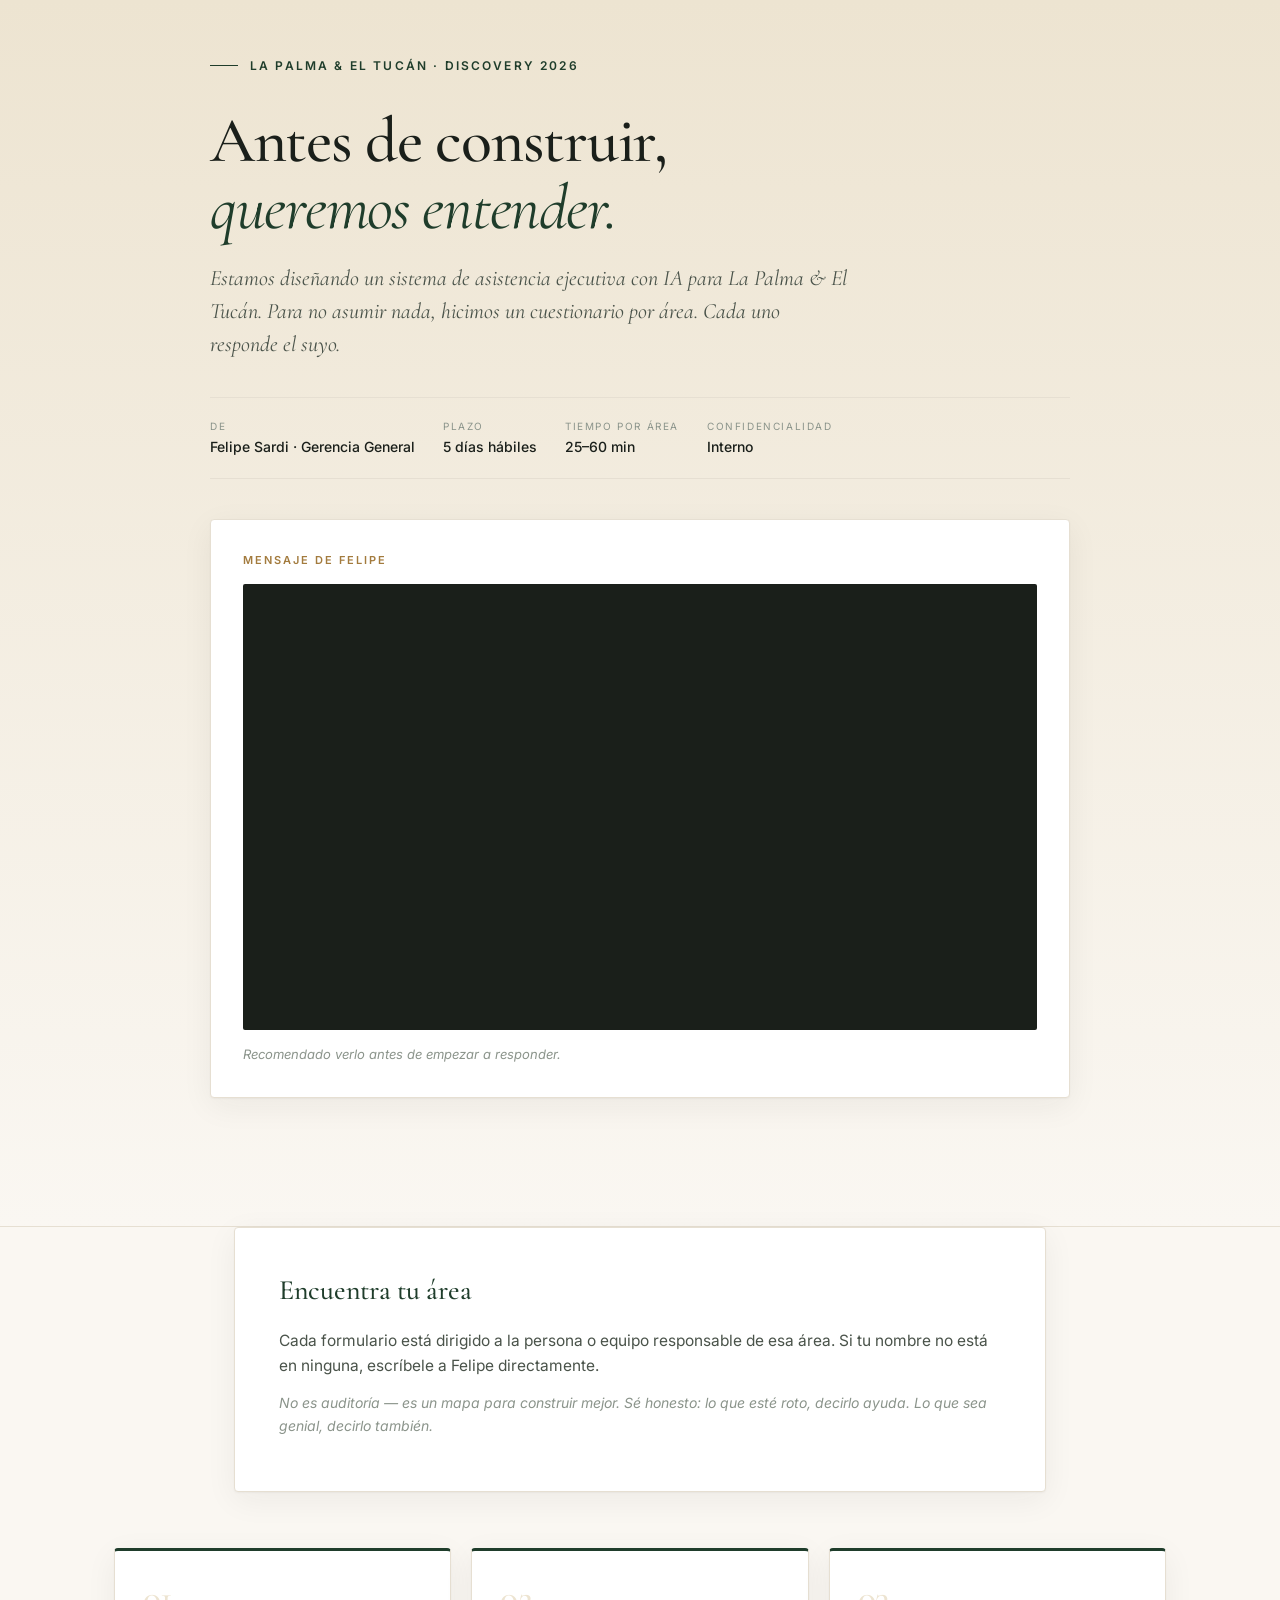
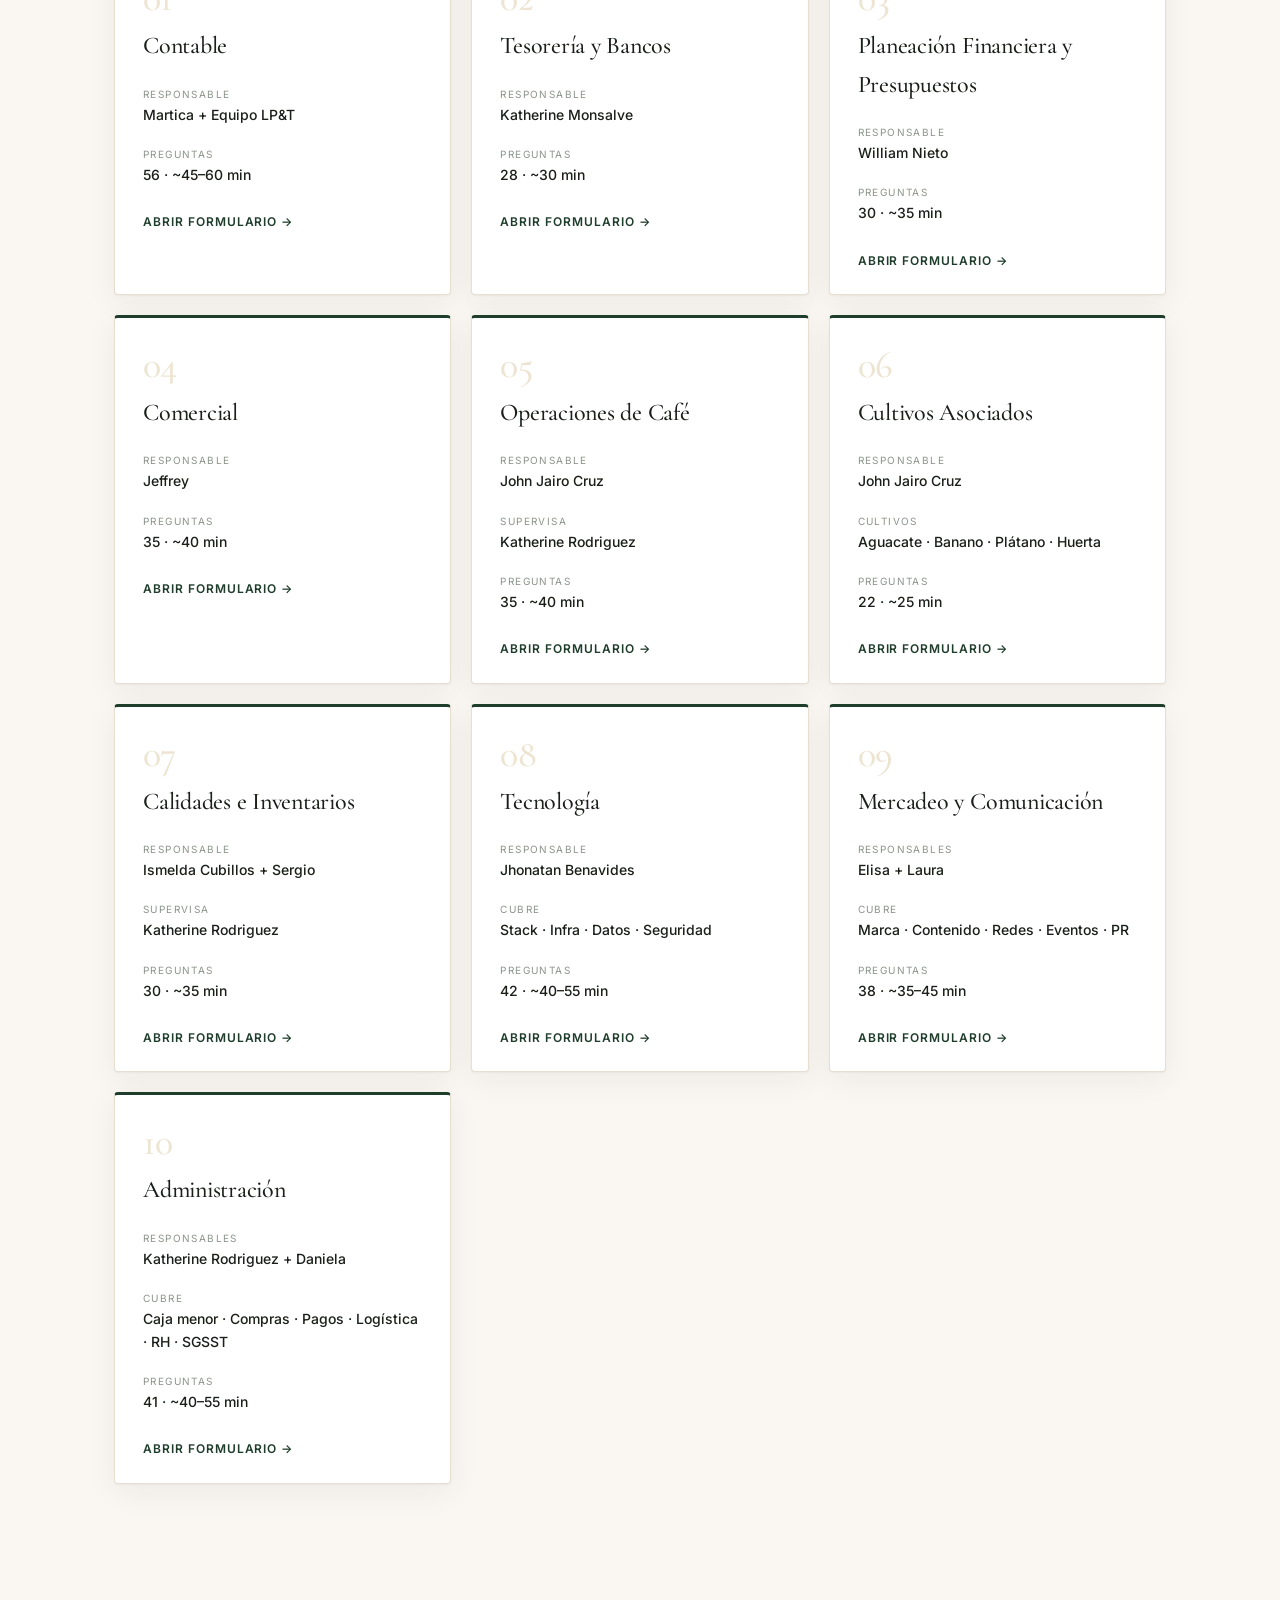
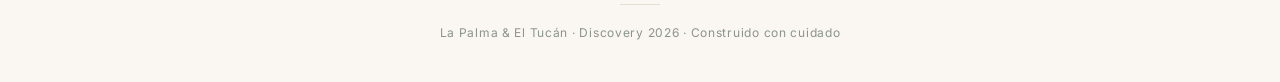
==== commit 3167a1b6: "Add Administración area: Katherine Rodriguez + Daniela Identificada por Katherine R. al revisar disc" ====
--- a/index.html
+++ b/index.html
@@ -190,6 +190,24 @@
     <div class="arrow">Abrir formulario →</div>
   </a>
 
+  <a class="area-card" href="administracion/">
+    <div class="area-num">10</div>
+    <h3>Administración</h3>
+    <div class="meta">
+      <span class="k">Responsables</span>
+      <span class="v">Katherine Rodriguez + Daniela</span>
+    </div>
+    <div class="meta">
+      <span class="k">Cubre</span>
+      <span class="v">Caja menor · Compras · Pagos · Logística · RH · SGSST</span>
+    </div>
+    <div class="meta">
+      <span class="k">Preguntas</span>
+      <span class="v">41 · ~40–55 min</span>
+    </div>
+    <div class="arrow">Abrir formulario →</div>
+  </a>
+
 </div>
 
 <footer>
